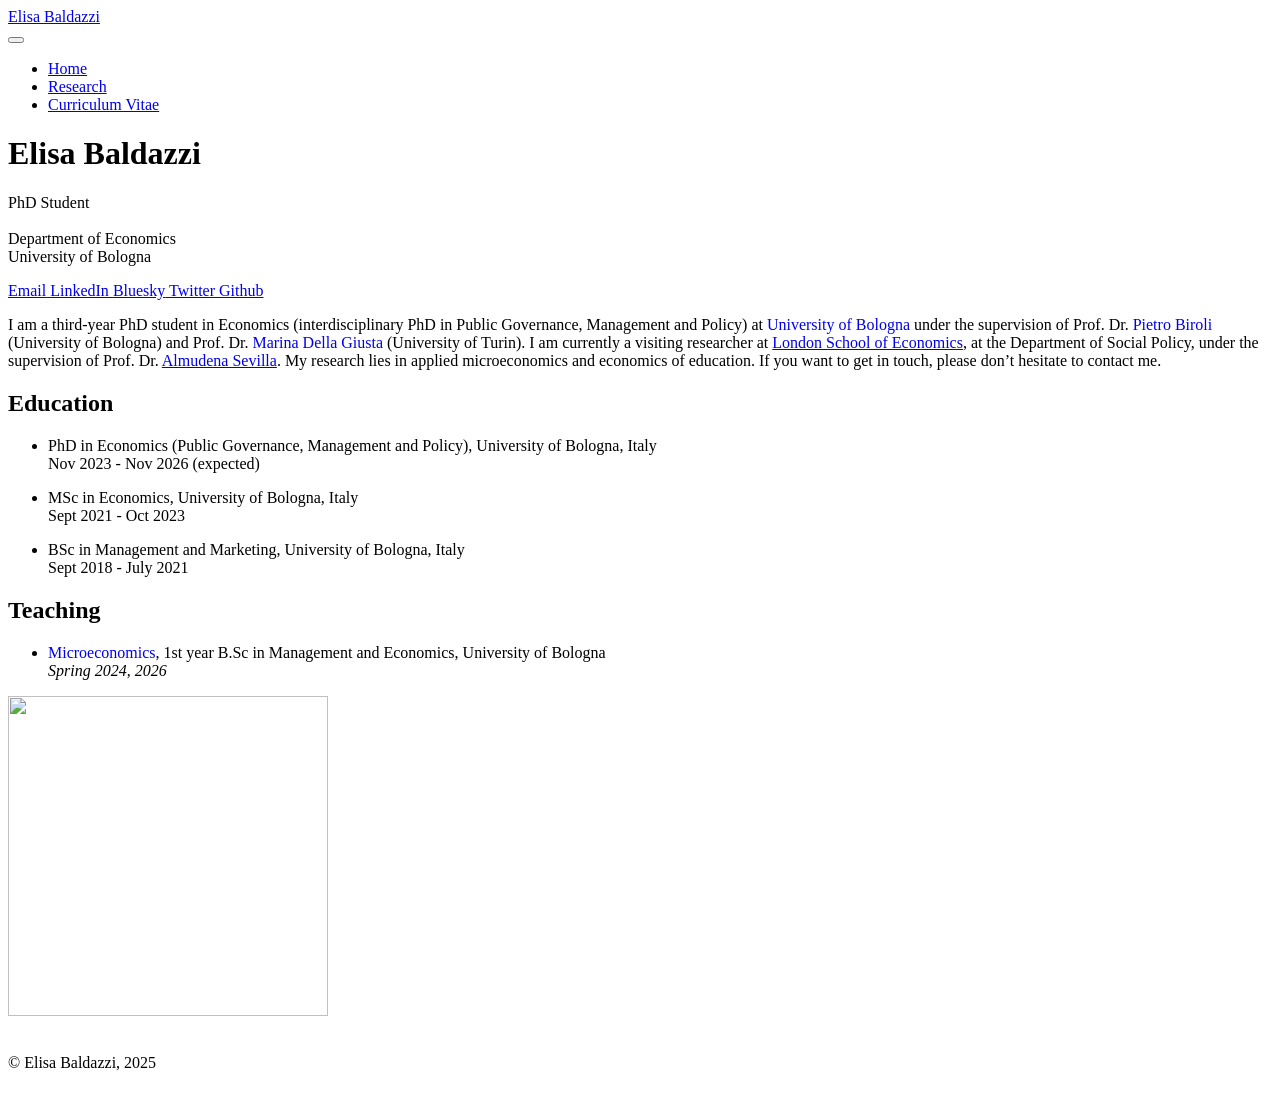
==== index.html @ 0c529e43 "update 12 feb" ====
<!DOCTYPE html>
<html xmlns="http://www.w3.org/1999/xhtml" lang="en" xml:lang="en"><head>

<meta charset="utf-8">
<meta name="generator" content="quarto-1.7.33">

<meta name="viewport" content="width=device-width, initial-scale=1.0, user-scalable=yes">


<title>Elisa Baldazzi</title>
<style>
code{white-space: pre-wrap;}
span.smallcaps{font-variant: small-caps;}
div.columns{display: flex; gap: min(4vw, 1.5em);}
div.column{flex: auto; overflow-x: auto;}
div.hanging-indent{margin-left: 1.5em; text-indent: -1.5em;}
ul.task-list{list-style: none;}
ul.task-list li input[type="checkbox"] {
  width: 0.8em;
  margin: 0 0.8em 0.2em -1em; /* quarto-specific, see https://github.com/quarto-dev/quarto-cli/issues/4556 */ 
  vertical-align: middle;
}
</style>


<script src="site_libs/quarto-nav/quarto-nav.js"></script>
<script src="site_libs/quarto-nav/headroom.min.js"></script>
<script src="site_libs/clipboard/clipboard.min.js"></script>
<script src="site_libs/quarto-search/autocomplete.umd.js"></script>
<script src="site_libs/quarto-search/fuse.min.js"></script>
<script src="site_libs/quarto-search/quarto-search.js"></script>
<meta name="quarto:offset" content="./">
<script src="site_libs/quarto-html/quarto.js" type="module"></script>
<script src="site_libs/quarto-html/tabsets/tabsets.js" type="module"></script>
<script src="site_libs/quarto-html/popper.min.js"></script>
<script src="site_libs/quarto-html/tippy.umd.min.js"></script>
<link href="site_libs/quarto-html/tippy.css" rel="stylesheet">
<link href="site_libs/quarto-html/quarto-syntax-highlighting-ea385d0e468b0dd5ea5bf0780b1290d9.css" rel="stylesheet" class="quarto-color-scheme" id="quarto-text-highlighting-styles">
<link href="site_libs/quarto-html/quarto-syntax-highlighting-dark-bc185b5c5bdbcb35c2eb49d8a876ef70.css" rel="stylesheet" class="quarto-color-scheme quarto-color-alternate" id="quarto-text-highlighting-styles">
<link href="site_libs/quarto-html/quarto-syntax-highlighting-ea385d0e468b0dd5ea5bf0780b1290d9.css" rel="stylesheet" class="quarto-color-scheme-extra" id="quarto-text-highlighting-styles">
<script src="site_libs/bootstrap/bootstrap.min.js"></script>
<link href="site_libs/bootstrap/bootstrap-icons.css" rel="stylesheet">
<link href="site_libs/bootstrap/bootstrap-ad92c8f6789d64c8f40a91dd2b038e8c.min.css" rel="stylesheet" append-hash="true" class="quarto-color-scheme" id="quarto-bootstrap" data-mode="light">
<link href="site_libs/bootstrap/bootstrap-dark-01fac2c44eb2de7ae88c5b8eeeedf9a3.min.css" rel="stylesheet" append-hash="true" class="quarto-color-scheme quarto-color-alternate" id="quarto-bootstrap" data-mode="dark">
<link href="site_libs/bootstrap/bootstrap-ad92c8f6789d64c8f40a91dd2b038e8c.min.css" rel="stylesheet" append-hash="true" class="quarto-color-scheme-extra" id="quarto-bootstrap" data-mode="light">
<script id="quarto-search-options" type="application/json">{
  "location": "navbar",
  "copy-button": false,
  "collapse-after": 3,
  "panel-placement": "end",
  "type": "overlay",
  "limit": 50,
  "keyboard-shortcut": [
    "f",
    "/",
    "s"
  ],
  "show-item-context": false,
  "language": {
    "search-no-results-text": "No results",
    "search-matching-documents-text": "matching documents",
    "search-copy-link-title": "Copy link to search",
    "search-hide-matches-text": "Hide additional matches",
    "search-more-match-text": "more match in this document",
    "search-more-matches-text": "more matches in this document",
    "search-clear-button-title": "Clear",
    "search-text-placeholder": "",
    "search-detached-cancel-button-title": "Cancel",
    "search-submit-button-title": "Submit",
    "search-label": "Search"
  }
}</script>


<link rel="stylesheet" href="styles.css">
</head>

<body class="nav-fixed quarto-light"><script id="quarto-html-before-body" type="application/javascript">
    const toggleBodyColorMode = (bsSheetEl) => {
      const mode = bsSheetEl.getAttribute("data-mode");
      const bodyEl = window.document.querySelector("body");
      if (mode === "dark") {
        bodyEl.classList.add("quarto-dark");
        bodyEl.classList.remove("quarto-light");
      } else {
        bodyEl.classList.add("quarto-light");
        bodyEl.classList.remove("quarto-dark");
      }
    }
    const toggleBodyColorPrimary = () => {
      const bsSheetEl = window.document.querySelector("link#quarto-bootstrap:not([rel=disabled-stylesheet])");
      if (bsSheetEl) {
        toggleBodyColorMode(bsSheetEl);
      }
    }
    const setColorSchemeToggle = (alternate) => {
      const toggles = window.document.querySelectorAll('.quarto-color-scheme-toggle');
      for (let i=0; i < toggles.length; i++) {
        const toggle = toggles[i];
        if (toggle) {
          if (alternate) {
            toggle.classList.add("alternate");
          } else {
            toggle.classList.remove("alternate");
          }
        }
      }
    };
    const toggleColorMode = (alternate) => {
      // Switch the stylesheets
      const primaryStylesheets = window.document.querySelectorAll('link.quarto-color-scheme:not(.quarto-color-alternate)');
      const alternateStylesheets = window.document.querySelectorAll('link.quarto-color-scheme.quarto-color-alternate');
      manageTransitions('#quarto-margin-sidebar .nav-link', false);
      if (alternate) {
        // note: dark is layered on light, we don't disable primary!
        enableStylesheet(alternateStylesheets);
        for (const sheetNode of alternateStylesheets) {
          if (sheetNode.id === "quarto-bootstrap") {
            toggleBodyColorMode(sheetNode);
          }
        }
      } else {
        disableStylesheet(alternateStylesheets);
        enableStylesheet(primaryStylesheets)
        toggleBodyColorPrimary();
      }
      manageTransitions('#quarto-margin-sidebar .nav-link', true);
      // Switch the toggles
      setColorSchemeToggle(alternate)
      // Hack to workaround the fact that safari doesn't
      // properly recolor the scrollbar when toggling (#1455)
      if (navigator.userAgent.indexOf('Safari') > 0 && navigator.userAgent.indexOf('Chrome') == -1) {
        manageTransitions("body", false);
        window.scrollTo(0, 1);
        setTimeout(() => {
          window.scrollTo(0, 0);
          manageTransitions("body", true);
        }, 40);
      }
    }
    const disableStylesheet = (stylesheets) => {
      for (let i=0; i < stylesheets.length; i++) {
        const stylesheet = stylesheets[i];
        stylesheet.rel = 'disabled-stylesheet';
      }
    }
    const enableStylesheet = (stylesheets) => {
      for (let i=0; i < stylesheets.length; i++) {
        const stylesheet = stylesheets[i];
        if(stylesheet.rel !== 'stylesheet') { // for Chrome, which will still FOUC without this check
          stylesheet.rel = 'stylesheet';
        }
      }
    }
    const manageTransitions = (selector, allowTransitions) => {
      const els = window.document.querySelectorAll(selector);
      for (let i=0; i < els.length; i++) {
        const el = els[i];
        if (allowTransitions) {
          el.classList.remove('notransition');
        } else {
          el.classList.add('notransition');
        }
      }
    }
    const isFileUrl = () => {
      return window.location.protocol === 'file:';
    }
    const hasAlternateSentinel = () => {
      let styleSentinel = getColorSchemeSentinel();
      if (styleSentinel !== null) {
        return styleSentinel === "alternate";
      } else {
        return false;
      }
    }
    const setStyleSentinel = (alternate) => {
      const value = alternate ? "alternate" : "default";
      if (!isFileUrl()) {
        window.localStorage.setItem("quarto-color-scheme", value);
      } else {
        localAlternateSentinel = value;
      }
    }
    const getColorSchemeSentinel = () => {
      if (!isFileUrl()) {
        const storageValue = window.localStorage.getItem("quarto-color-scheme");
        return storageValue != null ? storageValue : localAlternateSentinel;
      } else {
        return localAlternateSentinel;
      }
    }
    const toggleGiscusIfUsed = (isAlternate, darkModeDefault) => {
      const baseTheme = document.querySelector('#giscus-base-theme')?.value ?? 'light';
      const alternateTheme = document.querySelector('#giscus-alt-theme')?.value ?? 'dark';
      let newTheme = '';
      if(authorPrefersDark) {
        newTheme = isAlternate ? baseTheme : alternateTheme;
      } else {
        newTheme = isAlternate ? alternateTheme : baseTheme;
      }
      const changeGiscusTheme = () => {
        // From: https://github.com/giscus/giscus/issues/336
        const sendMessage = (message) => {
          const iframe = document.querySelector('iframe.giscus-frame');
          if (!iframe) return;
          iframe.contentWindow.postMessage({ giscus: message }, 'https://giscus.app');
        }
        sendMessage({
          setConfig: {
            theme: newTheme
          }
        });
      }
      const isGiscussLoaded = window.document.querySelector('iframe.giscus-frame') !== null;
      if (isGiscussLoaded) {
        changeGiscusTheme();
      }
    };
    const authorPrefersDark = false;
    const darkModeDefault = authorPrefersDark;
      document.querySelector('link#quarto-text-highlighting-styles.quarto-color-scheme-extra').rel = 'disabled-stylesheet';
      document.querySelector('link#quarto-bootstrap.quarto-color-scheme-extra').rel = 'disabled-stylesheet';
    let localAlternateSentinel = darkModeDefault ? 'alternate' : 'default';
    // Dark / light mode switch
    window.quartoToggleColorScheme = () => {
      // Read the current dark / light value
      let toAlternate = !hasAlternateSentinel();
      toggleColorMode(toAlternate);
      setStyleSentinel(toAlternate);
      toggleGiscusIfUsed(toAlternate, darkModeDefault);
      window.dispatchEvent(new Event('resize'));
    };
    // Switch to dark mode if need be
    if (hasAlternateSentinel()) {
      toggleColorMode(true);
    } else {
      toggleColorMode(false);
    }
  </script>

<div id="quarto-search-results"></div>
  <header id="quarto-header" class="headroom fixed-top">
    <nav class="navbar navbar-expand-lg " data-bs-theme="dark">
      <div class="navbar-container container-fluid">
      <div class="navbar-brand-container mx-auto">
    <a class="navbar-brand" href="./index.html">
    <span class="navbar-title">Elisa Baldazzi</span>
    </a>
  </div>
            <div id="quarto-search" class="" title="Search"></div>
          <button class="navbar-toggler" type="button" data-bs-toggle="collapse" data-bs-target="#navbarCollapse" aria-controls="navbarCollapse" role="menu" aria-expanded="false" aria-label="Toggle navigation" onclick="if (window.quartoToggleHeadroom) { window.quartoToggleHeadroom(); }">
  <span class="navbar-toggler-icon"></span>
</button>
          <div class="collapse navbar-collapse" id="navbarCollapse">
            <ul class="navbar-nav navbar-nav-scroll me-auto">
  <li class="nav-item">
    <a class="nav-link active" href="./index.html" aria-current="page"> 
<span class="menu-text">Home</span></a>
  </li>  
  <li class="nav-item">
    <a class="nav-link" href="./research.html"> 
<span class="menu-text">Research</span></a>
  </li>  
  <li class="nav-item">
    <a class="nav-link" href="./cv.html"> 
<span class="menu-text">Curriculum Vitae</span></a>
  </li>  
</ul>
          </div> <!-- /navcollapse -->
            <div class="quarto-navbar-tools">
  <a href="" class="quarto-color-scheme-toggle quarto-navigation-tool  px-1" onclick="window.quartoToggleColorScheme(); return false;" title="Toggle dark mode"><i class="bi"></i></a>
</div>
      </div> <!-- /container-fluid -->
    </nav>
</header>
<!-- content -->
<div id="quarto-content" class="quarto-container page-columns page-rows-contents page-layout-full page-navbar">
<!-- sidebar -->
<!-- margin-sidebar -->
    
<!-- main -->
<div class="quarto-about-solana column-page">
  <div class="about-entity">
    <div class="entity-contents">
      <header id="title-block-header" class="quarto-title-block default">
<div class="quarto-title">
<h1 class="title">Elisa Baldazzi</h1>
<p class="subtitle lead"></p><div class="line-block">PhD Student<br>
<br>
Department of Economics<br>
University of Bologna</div><p></p>
</div>
<div class="quarto-title-meta column-page">
  </div>
</header> <div class="about-links">
  <a href="mailto:elisa.baldazzi3@unibo.it" class="about-link" rel="" target="">
    <i class="bi bi-envelope"></i>
     <span class="about-link-text">Email</span>
  </a>
  <a href="https://www.linkedin.com/in/elisa-baldazzi-351a18158/" class="about-link" rel="" target="">
    <i class="bi bi-linkedin"></i>
     <span class="about-link-text">LinkedIn</span>
  </a>
  <a href="https://bsky.app/profile/elisabaldazzi.bsky.social" class="about-link" rel="" target="">
    <i class="bi bi-globe"></i>
     <span class="about-link-text">Bluesky</span>
  </a>
  <a href="https://x.com/elibaldazzi" class="about-link" rel="" target="">
    <i class="bi bi-twitter"></i>
     <span class="about-link-text">Twitter</span>
  </a>
  <a href="https://github.com/elisabaldazzi" class="about-link" rel="" target="">
    <i class="bi bi-github"></i>
     <span class="about-link-text">Github</span>
  </a>
</div>
      <div class="about-contents"><main class="content column-page" id="quarto-document-content">

<p>I am a third-year PhD student in Economics (interdisciplinary PhD in Public Governance, Management and Policy) at <a href="https://www.unibo.it/en/homepage" style="text-decoration: none">University of Bologna</a> under the supervision of Prof.&nbsp;Dr.&nbsp;<a href="https://sites.google.com/site/pietrobiroli/" style="text-decoration: none">Pietro Biroli</a> (University of Bologna) and Prof.&nbsp;Dr.&nbsp;<a href="https://mardelgiu.com/" style="text-decoration: none">Marina Della Giusta</a> (University of Turin). I am currently a visiting researcher at <a href="https://www.lse.ac.uk/">London School of Economics</a>, at the Department of Social Policy, under the supervision of Prof.&nbsp;Dr.&nbsp;<a href="https://www.lse.ac.uk/people/almudena-sevilla">Almudena Sevilla</a>. My research lies in applied microeconomics and economics of education. If you want to get in touch, please don’t hesitate to contact me.</p>
<section id="education" class="level2">
<h2 data-anchor-id="education"><strong>Education</strong></h2>
<ul>
<li><p>PhD in Economics (Public Governance, Management and Policy), University of Bologna, Italy<br>
Nov 2023 - Nov 2026 (expected)</p></li>
<li><p>MSc in Economics, University of Bologna, Italy<br>
Sept 2021 - Oct 2023</p></li>
<li><p>BSc in Management and Marketing, University of Bologna, Italy<br>
Sept 2018 - July 2021</p></li>
</ul>
</section>
<section id="teaching" class="level2">
<h2 data-anchor-id="teaching"><strong>Teaching</strong></h2>
<ul>
<li><a href="https://www.unibo.it/en/study/course-units-transferable-skills-moocs/course-unit-catalogue/course-unit/2023/478326" style="text-decoration: none">Microeconomics</a>, 1st year B.Sc in Management and Economics, University of Bologna<br>
<em>Spring 2024, 2026</em></li>
</ul>


</section>
</main></div>
    </div>
    <img src="mypic.jpg" class="about-image
  round " style="height: 20em; width: 20em;">
  </div>
</div>
 <!-- /main -->
<script id="quarto-html-after-body" type="application/javascript">
  window.document.addEventListener("DOMContentLoaded", function (event) {
    // Ensure there is a toggle, if there isn't float one in the top right
    if (window.document.querySelector('.quarto-color-scheme-toggle') === null) {
      const a = window.document.createElement('a');
      a.classList.add('top-right');
      a.classList.add('quarto-color-scheme-toggle');
      a.href = "";
      a.onclick = function() { try { window.quartoToggleColorScheme(); } catch {} return false; };
      const i = window.document.createElement("i");
      i.classList.add('bi');
      a.appendChild(i);
      window.document.body.appendChild(a);
    }
    setColorSchemeToggle(hasAlternateSentinel())
    const isCodeAnnotation = (el) => {
      for (const clz of el.classList) {
        if (clz.startsWith('code-annotation-')) {                     
          return true;
        }
      }
      return false;
    }
    const onCopySuccess = function(e) {
      // button target
      const button = e.trigger;
      // don't keep focus
      button.blur();
      // flash "checked"
      button.classList.add('code-copy-button-checked');
      var currentTitle = button.getAttribute("title");
      button.setAttribute("title", "Copied!");
      let tooltip;
      if (window.bootstrap) {
        button.setAttribute("data-bs-toggle", "tooltip");
        button.setAttribute("data-bs-placement", "left");
        button.setAttribute("data-bs-title", "Copied!");
        tooltip = new bootstrap.Tooltip(button, 
          { trigger: "manual", 
            customClass: "code-copy-button-tooltip",
            offset: [0, -8]});
        tooltip.show();    
      }
      setTimeout(function() {
        if (tooltip) {
          tooltip.hide();
          button.removeAttribute("data-bs-title");
          button.removeAttribute("data-bs-toggle");
          button.removeAttribute("data-bs-placement");
        }
        button.setAttribute("title", currentTitle);
        button.classList.remove('code-copy-button-checked');
      }, 1000);
      // clear code selection
      e.clearSelection();
    }
    const getTextToCopy = function(trigger) {
        const codeEl = trigger.previousElementSibling.cloneNode(true);
        for (const childEl of codeEl.children) {
          if (isCodeAnnotation(childEl)) {
            childEl.remove();
          }
        }
        return codeEl.innerText;
    }
    const clipboard = new window.ClipboardJS('.code-copy-button:not([data-in-quarto-modal])', {
      text: getTextToCopy
    });
    clipboard.on('success', onCopySuccess);
    if (window.document.getElementById('quarto-embedded-source-code-modal')) {
      const clipboardModal = new window.ClipboardJS('.code-copy-button[data-in-quarto-modal]', {
        text: getTextToCopy,
        container: window.document.getElementById('quarto-embedded-source-code-modal')
      });
      clipboardModal.on('success', onCopySuccess);
    }
      var localhostRegex = new RegExp(/^(?:http|https):\/\/localhost\:?[0-9]*\//);
      var mailtoRegex = new RegExp(/^mailto:/);
        var filterRegex = new RegExp('/' + window.location.host + '/');
      var isInternal = (href) => {
          return filterRegex.test(href) || localhostRegex.test(href) || mailtoRegex.test(href);
      }
      // Inspect non-navigation links and adorn them if external
     var links = window.document.querySelectorAll('a[href]:not(.nav-link):not(.navbar-brand):not(.toc-action):not(.sidebar-link):not(.sidebar-item-toggle):not(.pagination-link):not(.no-external):not([aria-hidden]):not(.dropdown-item):not(.quarto-navigation-tool):not(.about-link)');
      for (var i=0; i<links.length; i++) {
        const link = links[i];
        if (!isInternal(link.href)) {
          // undo the damage that might have been done by quarto-nav.js in the case of
          // links that we want to consider external
          if (link.dataset.originalHref !== undefined) {
            link.href = link.dataset.originalHref;
          }
        }
      }
    function tippyHover(el, contentFn, onTriggerFn, onUntriggerFn) {
      const config = {
        allowHTML: true,
        maxWidth: 500,
        delay: 100,
        arrow: false,
        appendTo: function(el) {
            return el.parentElement;
        },
        interactive: true,
        interactiveBorder: 10,
        theme: 'quarto',
        placement: 'bottom-start',
      };
      if (contentFn) {
        config.content = contentFn;
      }
      if (onTriggerFn) {
        config.onTrigger = onTriggerFn;
      }
      if (onUntriggerFn) {
        config.onUntrigger = onUntriggerFn;
      }
      window.tippy(el, config); 
    }
    const noterefs = window.document.querySelectorAll('a[role="doc-noteref"]');
    for (var i=0; i<noterefs.length; i++) {
      const ref = noterefs[i];
      tippyHover(ref, function() {
        // use id or data attribute instead here
        let href = ref.getAttribute('data-footnote-href') || ref.getAttribute('href');
        try { href = new URL(href).hash; } catch {}
        const id = href.replace(/^#\/?/, "");
        const note = window.document.getElementById(id);
        if (note) {
          return note.innerHTML;
        } else {
          return "";
        }
      });
    }
    const xrefs = window.document.querySelectorAll('a.quarto-xref');
    const processXRef = (id, note) => {
      // Strip column container classes
      const stripColumnClz = (el) => {
        el.classList.remove("page-full", "page-columns");
        if (el.children) {
          for (const child of el.children) {
            stripColumnClz(child);
          }
        }
      }
      stripColumnClz(note)
      if (id === null || id.startsWith('sec-')) {
        // Special case sections, only their first couple elements
        const container = document.createElement("div");
        if (note.children && note.children.length > 2) {
          container.appendChild(note.children[0].cloneNode(true));
          for (let i = 1; i < note.children.length; i++) {
            const child = note.children[i];
            if (child.tagName === "P" && child.innerText === "") {
              continue;
            } else {
              container.appendChild(child.cloneNode(true));
              break;
            }
          }
          if (window.Quarto?.typesetMath) {
            window.Quarto.typesetMath(container);
          }
          return container.innerHTML
        } else {
          if (window.Quarto?.typesetMath) {
            window.Quarto.typesetMath(note);
          }
          return note.innerHTML;
        }
      } else {
        // Remove any anchor links if they are present
        const anchorLink = note.querySelector('a.anchorjs-link');
        if (anchorLink) {
          anchorLink.remove();
        }
        if (window.Quarto?.typesetMath) {
          window.Quarto.typesetMath(note);
        }
        if (note.classList.contains("callout")) {
          return note.outerHTML;
        } else {
          return note.innerHTML;
        }
      }
    }
    for (var i=0; i<xrefs.length; i++) {
      const xref = xrefs[i];
      tippyHover(xref, undefined, function(instance) {
        instance.disable();
        let url = xref.getAttribute('href');
        let hash = undefined; 
        if (url.startsWith('#')) {
          hash = url;
        } else {
          try { hash = new URL(url).hash; } catch {}
        }
        if (hash) {
          const id = hash.replace(/^#\/?/, "");
          const note = window.document.getElementById(id);
          if (note !== null) {
            try {
              const html = processXRef(id, note.cloneNode(true));
              instance.setContent(html);
            } finally {
              instance.enable();
              instance.show();
            }
          } else {
            // See if we can fetch this
            fetch(url.split('#')[0])
            .then(res => res.text())
            .then(html => {
              const parser = new DOMParser();
              const htmlDoc = parser.parseFromString(html, "text/html");
              const note = htmlDoc.getElementById(id);
              if (note !== null) {
                const html = processXRef(id, note);
                instance.setContent(html);
              } 
            }).finally(() => {
              instance.enable();
              instance.show();
            });
          }
        } else {
          // See if we can fetch a full url (with no hash to target)
          // This is a special case and we should probably do some content thinning / targeting
          fetch(url)
          .then(res => res.text())
          .then(html => {
            const parser = new DOMParser();
            const htmlDoc = parser.parseFromString(html, "text/html");
            const note = htmlDoc.querySelector('main.content');
            if (note !== null) {
              // This should only happen for chapter cross references
              // (since there is no id in the URL)
              // remove the first header
              if (note.children.length > 0 && note.children[0].tagName === "HEADER") {
                note.children[0].remove();
              }
              const html = processXRef(null, note);
              instance.setContent(html);
            } 
          }).finally(() => {
            instance.enable();
            instance.show();
          });
        }
      }, function(instance) {
      });
    }
        let selectedAnnoteEl;
        const selectorForAnnotation = ( cell, annotation) => {
          let cellAttr = 'data-code-cell="' + cell + '"';
          let lineAttr = 'data-code-annotation="' +  annotation + '"';
          const selector = 'span[' + cellAttr + '][' + lineAttr + ']';
          return selector;
        }
        const selectCodeLines = (annoteEl) => {
          const doc = window.document;
          const targetCell = annoteEl.getAttribute("data-target-cell");
          const targetAnnotation = annoteEl.getAttribute("data-target-annotation");
          const annoteSpan = window.document.querySelector(selectorForAnnotation(targetCell, targetAnnotation));
          const lines = annoteSpan.getAttribute("data-code-lines").split(",");
          const lineIds = lines.map((line) => {
            return targetCell + "-" + line;
          })
          let top = null;
          let height = null;
          let parent = null;
          if (lineIds.length > 0) {
              //compute the position of the single el (top and bottom and make a div)
              const el = window.document.getElementById(lineIds[0]);
              top = el.offsetTop;
              height = el.offsetHeight;
              parent = el.parentElement.parentElement;
            if (lineIds.length > 1) {
              const lastEl = window.document.getElementById(lineIds[lineIds.length - 1]);
              const bottom = lastEl.offsetTop + lastEl.offsetHeight;
              height = bottom - top;
            }
            if (top !== null && height !== null && parent !== null) {
              // cook up a div (if necessary) and position it 
              let div = window.document.getElementById("code-annotation-line-highlight");
              if (div === null) {
                div = window.document.createElement("div");
                div.setAttribute("id", "code-annotation-line-highlight");
                div.style.position = 'absolute';
                parent.appendChild(div);
              }
              div.style.top = top - 2 + "px";
              div.style.height = height + 4 + "px";
              div.style.left = 0;
              let gutterDiv = window.document.getElementById("code-annotation-line-highlight-gutter");
              if (gutterDiv === null) {
                gutterDiv = window.document.createElement("div");
                gutterDiv.setAttribute("id", "code-annotation-line-highlight-gutter");
                gutterDiv.style.position = 'absolute';
                const codeCell = window.document.getElementById(targetCell);
                const gutter = codeCell.querySelector('.code-annotation-gutter');
                gutter.appendChild(gutterDiv);
              }
              gutterDiv.style.top = top - 2 + "px";
              gutterDiv.style.height = height + 4 + "px";
            }
            selectedAnnoteEl = annoteEl;
          }
        };
        const unselectCodeLines = () => {
          const elementsIds = ["code-annotation-line-highlight", "code-annotation-line-highlight-gutter"];
          elementsIds.forEach((elId) => {
            const div = window.document.getElementById(elId);
            if (div) {
              div.remove();
            }
          });
          selectedAnnoteEl = undefined;
        };
          // Handle positioning of the toggle
      window.addEventListener(
        "resize",
        throttle(() => {
          elRect = undefined;
          if (selectedAnnoteEl) {
            selectCodeLines(selectedAnnoteEl);
          }
        }, 10)
      );
      function throttle(fn, ms) {
      let throttle = false;
      let timer;
        return (...args) => {
          if(!throttle) { // first call gets through
              fn.apply(this, args);
              throttle = true;
          } else { // all the others get throttled
              if(timer) clearTimeout(timer); // cancel #2
              timer = setTimeout(() => {
                fn.apply(this, args);
                timer = throttle = false;
              }, ms);
          }
        };
      }
        // Attach click handler to the DT
        const annoteDls = window.document.querySelectorAll('dt[data-target-cell]');
        for (const annoteDlNode of annoteDls) {
          annoteDlNode.addEventListener('click', (event) => {
            const clickedEl = event.target;
            if (clickedEl !== selectedAnnoteEl) {
              unselectCodeLines();
              const activeEl = window.document.querySelector('dt[data-target-cell].code-annotation-active');
              if (activeEl) {
                activeEl.classList.remove('code-annotation-active');
              }
              selectCodeLines(clickedEl);
              clickedEl.classList.add('code-annotation-active');
            } else {
              // Unselect the line
              unselectCodeLines();
              clickedEl.classList.remove('code-annotation-active');
            }
          });
        }
    const findCites = (el) => {
      const parentEl = el.parentElement;
      if (parentEl) {
        const cites = parentEl.dataset.cites;
        if (cites) {
          return {
            el,
            cites: cites.split(' ')
          };
        } else {
          return findCites(el.parentElement)
        }
      } else {
        return undefined;
      }
    };
    var bibliorefs = window.document.querySelectorAll('a[role="doc-biblioref"]');
    for (var i=0; i<bibliorefs.length; i++) {
      const ref = bibliorefs[i];
      const citeInfo = findCites(ref);
      if (citeInfo) {
        tippyHover(citeInfo.el, function() {
          var popup = window.document.createElement('div');
          citeInfo.cites.forEach(function(cite) {
            var citeDiv = window.document.createElement('div');
            citeDiv.classList.add('hanging-indent');
            citeDiv.classList.add('csl-entry');
            var biblioDiv = window.document.getElementById('ref-' + cite);
            if (biblioDiv) {
              citeDiv.innerHTML = biblioDiv.innerHTML;
            }
            popup.appendChild(citeDiv);
          });
          return popup.innerHTML;
        });
      }
    }
  });
  </script>
</div> <!-- /content -->
<footer class="footer">
  <div class="nav-footer">
    <div class="nav-footer-left">
      &nbsp;
    </div>   
    <div class="nav-footer-center">
<p>© Elisa Baldazzi, 2025</p>
</div>
    <div class="nav-footer-right">
      &nbsp;
    </div>
  </div>
</footer>




</body></html>
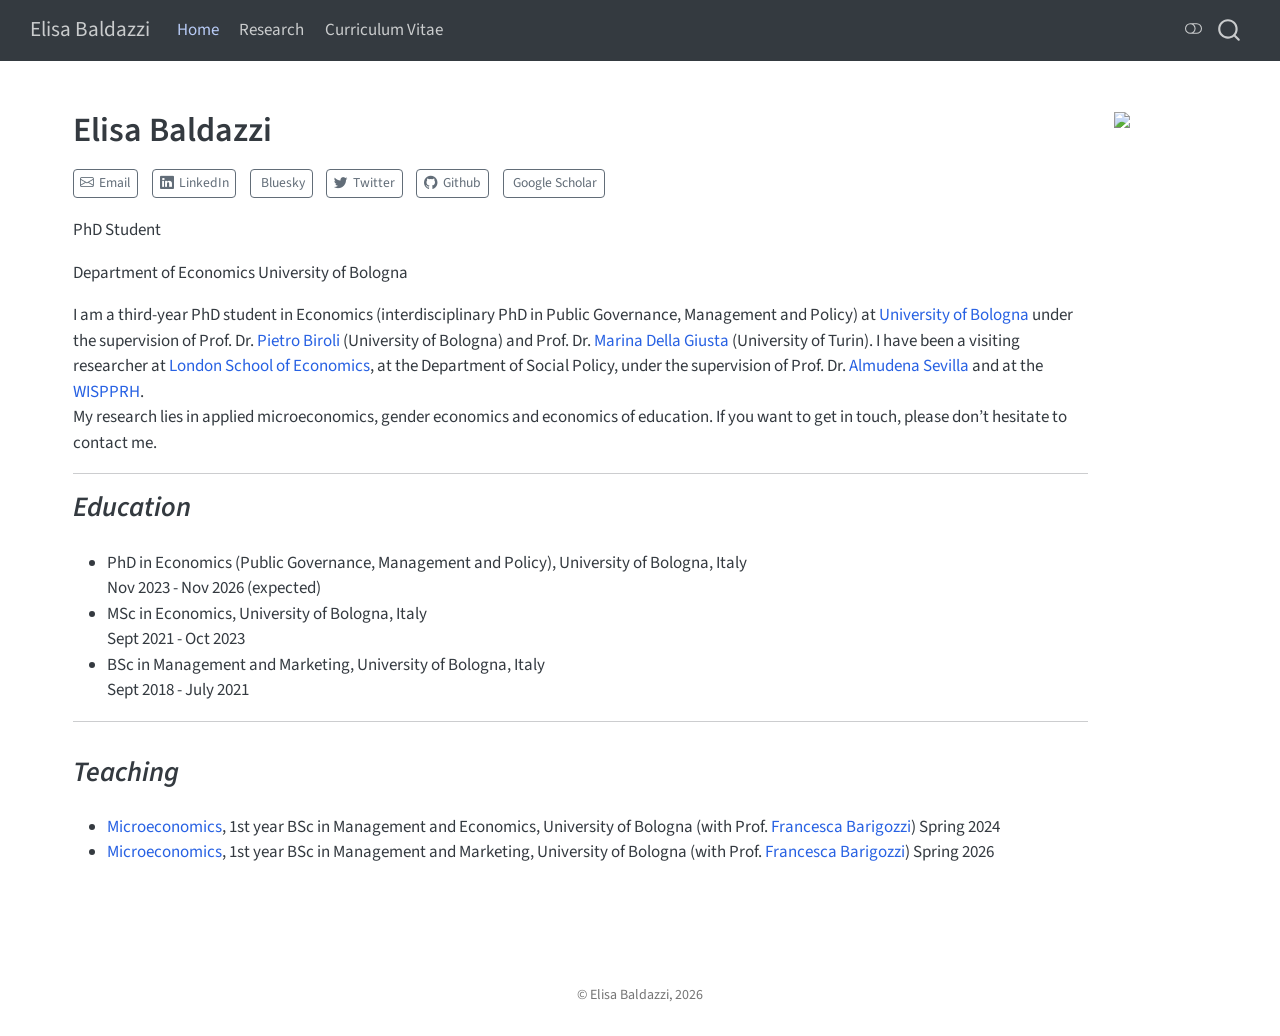
==== commit d901e978: "update" ====
--- a/index.html
+++ b/index.html
@@ -2,7 +2,7 @@
 <html xmlns="http://www.w3.org/1999/xhtml" lang="en" xml:lang="en"><head>
 
 <meta charset="utf-8">
-<meta name="generator" content="quarto-1.7.33">
+<meta name="generator" content="quarto-1.8.26">
 
 <meta name="viewport" content="width=device-width, initial-scale=1.0, user-scalable=yes">
 
@@ -32,17 +32,19 @@
 <meta name="quarto:offset" content="./">
 <script src="site_libs/quarto-html/quarto.js" type="module"></script>
 <script src="site_libs/quarto-html/tabsets/tabsets.js" type="module"></script>
+<script src="site_libs/quarto-html/axe/axe-check.js" type="module"></script>
 <script src="site_libs/quarto-html/popper.min.js"></script>
 <script src="site_libs/quarto-html/tippy.umd.min.js"></script>
 <link href="site_libs/quarto-html/tippy.css" rel="stylesheet">
-<link href="site_libs/quarto-html/quarto-syntax-highlighting-ea385d0e468b0dd5ea5bf0780b1290d9.css" rel="stylesheet" class="quarto-color-scheme" id="quarto-text-highlighting-styles">
-<link href="site_libs/quarto-html/quarto-syntax-highlighting-dark-bc185b5c5bdbcb35c2eb49d8a876ef70.css" rel="stylesheet" class="quarto-color-scheme quarto-color-alternate" id="quarto-text-highlighting-styles">
-<link href="site_libs/quarto-html/quarto-syntax-highlighting-ea385d0e468b0dd5ea5bf0780b1290d9.css" rel="stylesheet" class="quarto-color-scheme-extra" id="quarto-text-highlighting-styles">
+<link href="site_libs/quarto-html/quarto-syntax-highlighting-587c61ba64f3a5504c4d52d930310e48.css" rel="stylesheet" class="quarto-color-scheme" id="quarto-text-highlighting-styles">
+<link href="site_libs/quarto-html/quarto-syntax-highlighting-dark-b758ccaa5987ceb1b75504551e579abf.css" rel="stylesheet" class="quarto-color-scheme quarto-color-alternate" id="quarto-text-highlighting-styles">
+<link href="site_libs/quarto-html/quarto-syntax-highlighting-587c61ba64f3a5504c4d52d930310e48.css" rel="stylesheet" class="quarto-color-scheme-extra" id="quarto-text-highlighting-styles">
 <script src="site_libs/bootstrap/bootstrap.min.js"></script>
 <link href="site_libs/bootstrap/bootstrap-icons.css" rel="stylesheet">
-<link href="site_libs/bootstrap/bootstrap-ad92c8f6789d64c8f40a91dd2b038e8c.min.css" rel="stylesheet" append-hash="true" class="quarto-color-scheme" id="quarto-bootstrap" data-mode="light">
-<link href="site_libs/bootstrap/bootstrap-dark-01fac2c44eb2de7ae88c5b8eeeedf9a3.min.css" rel="stylesheet" append-hash="true" class="quarto-color-scheme quarto-color-alternate" id="quarto-bootstrap" data-mode="dark">
-<link href="site_libs/bootstrap/bootstrap-ad92c8f6789d64c8f40a91dd2b038e8c.min.css" rel="stylesheet" append-hash="true" class="quarto-color-scheme-extra" id="quarto-bootstrap" data-mode="light">
+<link href="site_libs/bootstrap/bootstrap-ad05cf3b0d969654a1dcd69f04a11bdd.min.css" rel="stylesheet" append-hash="true" class="quarto-color-scheme" id="quarto-bootstrap" data-mode="light">
+<link href="site_libs/bootstrap/bootstrap-dark-a47c9068f7874f1f24a87b595ca1eaac.min.css" rel="stylesheet" append-hash="true" class="quarto-color-scheme quarto-color-alternate" id="quarto-bootstrap" data-mode="dark">
+<link href="site_libs/bootstrap/bootstrap-ad05cf3b0d969654a1dcd69f04a11bdd.min.css" rel="stylesheet" append-hash="true" class="quarto-color-scheme-extra" id="quarto-bootstrap" data-mode="light">
+<script src="site_libs/quarto-contrib/iconify-3.0.0/iconify-icon.min.js"></script>
 <script id="quarto-search-options" type="application/json">{
   "location": "navbar",
   "copy-button": false,
@@ -286,10 +288,6 @@
       <header id="title-block-header" class="quarto-title-block default">
 <div class="quarto-title">
 <h1 class="title">Elisa Baldazzi</h1>
-<p class="subtitle lead"></p><div class="line-block">PhD Student<br>
-<br>
-Department of Economics<br>
-University of Bologna</div><p></p>
 </div>
 <div class="quarto-title-meta column-page">
   </div>
@@ -303,8 +301,7 @@
      <span class="about-link-text">LinkedIn</span>
   </a>
   <a href="https://bsky.app/profile/elisabaldazzi.bsky.social" class="about-link" rel="" target="">
-    <i class="bi bi-globe"></i>
-     <span class="about-link-text">Bluesky</span>
+     <span class="about-link-text"><iconify-icon role="img" inline="" icon="simple-icons:bluesky" aria-label="Icon bluesky from simple-icons Iconify.design set." title="Icon bluesky from simple-icons Iconify.design set."></iconify-icon> Bluesky</span>
   </a>
   <a href="https://x.com/elibaldazzi" class="about-link" rel="" target="">
     <i class="bi bi-twitter"></i>
@@ -314,26 +311,34 @@
     <i class="bi bi-github"></i>
      <span class="about-link-text">Github</span>
   </a>
+  <a href="https://scholar.google.com/citations?hl=en&amp;user=skYW2pgAAAAJ" class="about-link" rel="" target="">
+     <span class="about-link-text"><iconify-icon role="img" inline="" icon="fa6-brands:google-scholar" aria-label="Icon google-scholar from fa6-brands Iconify.design set." title="Icon google-scholar from fa6-brands Iconify.design set."></iconify-icon> Google Scholar</span>
+  </a>
 </div>
       <div class="about-contents"><main class="content column-page" id="quarto-document-content">
 
-<p>I am a third-year PhD student in Economics (interdisciplinary PhD in Public Governance, Management and Policy) at <a href="https://www.unibo.it/en/homepage" style="text-decoration: none">University of Bologna</a> under the supervision of Prof.&nbsp;Dr.&nbsp;<a href="https://sites.google.com/site/pietrobiroli/" style="text-decoration: none">Pietro Biroli</a> (University of Bologna) and Prof.&nbsp;Dr.&nbsp;<a href="https://mardelgiu.com/" style="text-decoration: none">Marina Della Giusta</a> (University of Turin). I am currently a visiting researcher at <a href="https://www.lse.ac.uk/">London School of Economics</a>, at the Department of Social Policy, under the supervision of Prof.&nbsp;Dr.&nbsp;<a href="https://www.lse.ac.uk/people/almudena-sevilla">Almudena Sevilla</a>. My research lies in applied microeconomics and economics of education. If you want to get in touch, please don’t hesitate to contact me.</p>
+<p>PhD Student</p>
+<p>Department of Economics University of Bologna</p>
+<p>I am a third-year PhD student in Economics (interdisciplinary PhD in Public Governance, Management and Policy) at <a href="https://www.unibo.it/en/homepage" style="text-decoration: none">University of Bologna</a> under the supervision of Prof.&nbsp;Dr.&nbsp;<a href="https://sites.google.com/site/pietrobiroli/" style="text-decoration: none">Pietro Biroli</a> (University of Bologna) and Prof.&nbsp;Dr.&nbsp;<a href="https://mardelgiu.com/" style="text-decoration: none">Marina Della Giusta</a> (University of Turin). I have been a visiting researcher at <a href="https://www.lse.ac.uk/" style="text-decoration: none">London School of Economics</a>, at the Department of Social Policy, under the supervision of Prof.&nbsp;Dr.&nbsp;<a href="https://www.lse.ac.uk/people/almudena-sevilla" style="text-decoration: none">Almudena Sevilla</a> and at the <a href="https://www.lse.ac.uk/social-policy/research/research-clusters/wispprh" style="text-decoration: none">WISPPRH</a>.<br>
+My research lies in applied microeconomics, gender economics and economics of education. If you want to get in touch, please don’t hesitate to contact me.</p>
+<hr>
 <section id="education" class="level2">
-<h2 data-anchor-id="education"><strong>Education</strong></h2>
+<h2 data-anchor-id="education"><em>Education</em></h2>
 <ul>
-<li><p>PhD in Economics (Public Governance, Management and Policy), University of Bologna, Italy<br>
-Nov 2023 - Nov 2026 (expected)</p></li>
-<li><p>MSc in Economics, University of Bologna, Italy<br>
-Sept 2021 - Oct 2023</p></li>
-<li><p>BSc in Management and Marketing, University of Bologna, Italy<br>
-Sept 2018 - July 2021</p></li>
+<li>PhD in Economics (Public Governance, Management and Policy), University of Bologna, Italy<br>
+Nov 2023 - Nov 2026 (expected)</li>
+<li>MSc in Economics, University of Bologna, Italy<br>
+Sept 2021 - Oct 2023</li>
+<li>BSc in Management and Marketing, University of Bologna, Italy<br>
+Sept 2018 - July 2021</li>
 </ul>
+<hr>
 </section>
 <section id="teaching" class="level2">
-<h2 data-anchor-id="teaching"><strong>Teaching</strong></h2>
+<h2 data-anchor-id="teaching"><em>Teaching</em></h2>
 <ul>
-<li><a href="https://www.unibo.it/en/study/course-units-transferable-skills-moocs/course-unit-catalogue/course-unit/2023/478326" style="text-decoration: none">Microeconomics</a>, 1st year B.Sc in Management and Economics, University of Bologna<br>
-<em>Spring 2024, 2026</em></li>
+<li><a href="https://www.unibo.it/en/study/course-units-transferable-skills-moocs/course-unit-catalogue/course-unit/2023/478326" style="text-decoration: none">Microeconomics</a>, 1st year BSc in Management and Economics, University of Bologna (with Prof.&nbsp;<a href="https://sites.google.com/site/francescabarigozziunibo/" style="text-decoration: none">Francesca Barigozzi</a>) Spring 2024</li>
+<li><a href="https://www.unibo.it/it/studiare/insegnamenti-competenze-trasversali-moocs/insegnamenti/insegnamento/2025/525385" style="text-decoration: none">Microeconomics</a>, 1st year BSc in Management and Marketing, University of Bologna (with Prof.&nbsp;<a href="https://sites.google.com/site/francescabarigozziunibo/" style="text-decoration: none">Francesca Barigozzi</a>) Spring 2026</li>
 </ul>
 
 
@@ -341,7 +346,7 @@
 </main></div>
     </div>
     <img src="mypic.jpg" class="about-image
-  round " style="height: 20em; width: 20em;">
+  rectangle " style="width: 16em;">
   </div>
 </div>
  <!-- /main -->
@@ -402,13 +407,14 @@
       e.clearSelection();
     }
     const getTextToCopy = function(trigger) {
-        const codeEl = trigger.previousElementSibling.cloneNode(true);
-        for (const childEl of codeEl.children) {
-          if (isCodeAnnotation(childEl)) {
-            childEl.remove();
-          }
-        }
-        return codeEl.innerText;
+      const outerScaffold = trigger.parentElement.cloneNode(true);
+      const codeEl = outerScaffold.querySelector('code');
+      for (const childEl of codeEl.children) {
+        if (isCodeAnnotation(childEl)) {
+          childEl.remove();
+        }
+      }
+      return codeEl.innerText;
     }
     const clipboard = new window.ClipboardJS('.code-copy-button:not([data-in-quarto-modal])', {
       text: getTextToCopy
@@ -757,7 +763,7 @@
       &nbsp;
     </div>   
     <div class="nav-footer-center">
-<p>© Elisa Baldazzi, 2025</p>
+<p>© Elisa Baldazzi, 2026</p>
 </div>
     <div class="nav-footer-right">
       &nbsp;
--- a/site_libs/quarto-html/tippy.css
+++ b/site_libs/quarto-html/tippy.css
@@ -0,0 +1 @@
+.tippy-box[data-animation=fade][data-state=hidden]{opacity:0}[data-tippy-root]{max-width:calc(100vw - 10px)}.tippy-box{position:relative;background-color:#333;color:#fff;border-radius:4px;font-size:14px;line-height:1.4;white-space:normal;outline:0;transition-property:transform,visibility,opacity}.tippy-box[data-placement^=top]>.tippy-arrow{bottom:0}.tippy-box[data-placement^=top]>.tippy-arrow:before{bottom:-7px;left:0;border-width:8px 8px 0;border-top-color:initial;transform-origin:center top}.tippy-box[data-placement^=bottom]>.tippy-arrow{top:0}.tippy-box[data-placement^=bottom]>.tippy-arrow:before{top:-7px;left:0;border-width:0 8px 8px;border-bottom-color:initial;transform-origin:center bottom}.tippy-box[data-placement^=left]>.tippy-arrow{right:0}.tippy-box[data-placement^=left]>.tippy-arrow:before{border-width:8px 0 8px 8px;border-left-color:initial;right:-7px;transform-origin:center left}.tippy-box[data-placement^=right]>.tippy-arrow{left:0}.tippy-box[data-placement^=right]>.tippy-arrow:before{left:-7px;border-width:8px 8px 8px 0;border-right-color:initial;transform-origin:center right}.tippy-box[data-inertia][data-state=visible]{transition-timing-function:cubic-bezier(.54,1.5,.38,1.11)}.tippy-arrow{width:16px;height:16px;color:#333}.tippy-arrow:before{content:"";position:absolute;border-color:transparent;border-style:solid}.tippy-content{position:relative;padding:5px 9px;z-index:1}
--- a/site_libs/quarto-html/quarto-syntax-highlighting-587c61ba64f3a5504c4d52d930310e48.css
+++ b/site_libs/quarto-html/quarto-syntax-highlighting-587c61ba64f3a5504c4d52d930310e48.css
@@ -0,0 +1,236 @@
+/* quarto syntax highlight colors */
+:root {
+  --quarto-hl-ot-color: #003B4F;
+  --quarto-hl-at-color: #657422;
+  --quarto-hl-ss-color: #20794D;
+  --quarto-hl-an-color: #5E5E5E;
+  --quarto-hl-fu-color: #4758AB;
+  --quarto-hl-st-color: #20794D;
+  --quarto-hl-cf-color: #003B4F;
+  --quarto-hl-op-color: #5E5E5E;
+  --quarto-hl-er-color: #AD0000;
+  --quarto-hl-bn-color: #AD0000;
+  --quarto-hl-al-color: #AD0000;
+  --quarto-hl-va-color: #111111;
+  --quarto-hl-bu-color: inherit;
+  --quarto-hl-ex-color: inherit;
+  --quarto-hl-pp-color: #AD0000;
+  --quarto-hl-in-color: #5E5E5E;
+  --quarto-hl-vs-color: #20794D;
+  --quarto-hl-wa-color: #5E5E5E;
+  --quarto-hl-do-color: #5E5E5E;
+  --quarto-hl-im-color: #00769E;
+  --quarto-hl-ch-color: #20794D;
+  --quarto-hl-dt-color: #AD0000;
+  --quarto-hl-fl-color: #AD0000;
+  --quarto-hl-co-color: #5E5E5E;
+  --quarto-hl-cv-color: #5E5E5E;
+  --quarto-hl-cn-color: #8f5902;
+  --quarto-hl-sc-color: #5E5E5E;
+  --quarto-hl-dv-color: #AD0000;
+  --quarto-hl-kw-color: #003B4F;
+}
+
+/* other quarto variables */
+:root {
+  --quarto-font-monospace: SFMono-Regular, Menlo, Monaco, Consolas, "Liberation Mono", "Courier New", monospace;
+}
+
+/* syntax highlight based on Pandoc's rules */
+pre > code.sourceCode > span {
+  color: #003B4F;
+}
+
+code.sourceCode > span {
+  color: #003B4F;
+}
+
+div.sourceCode,
+div.sourceCode pre.sourceCode {
+  color: #003B4F;
+}
+
+/* Normal */
+code span {
+  color: #003B4F;
+}
+
+/* Alert */
+code span.al {
+  color: #AD0000;
+  font-style: inherit;
+}
+
+/* Annotation */
+code span.an {
+  color: #5E5E5E;
+  font-style: inherit;
+}
+
+/* Attribute */
+code span.at {
+  color: #657422;
+  font-style: inherit;
+}
+
+/* BaseN */
+code span.bn {
+  color: #AD0000;
+  font-style: inherit;
+}
+
+/* BuiltIn */
+code span.bu {
+  font-style: inherit;
+}
+
+/* ControlFlow */
+code span.cf {
+  color: #003B4F;
+  font-weight: bold;
+  font-style: inherit;
+}
+
+/* Char */
+code span.ch {
+  color: #20794D;
+  font-style: inherit;
+}
+
+/* Constant */
+code span.cn {
+  color: #8f5902;
+  font-style: inherit;
+}
+
+/* Comment */
+code span.co {
+  color: #5E5E5E;
+  font-style: inherit;
+}
+
+/* CommentVar */
+code span.cv {
+  color: #5E5E5E;
+  font-style: italic;
+}
+
+/* Documentation */
+code span.do {
+  color: #5E5E5E;
+  font-style: italic;
+}
+
+/* DataType */
+code span.dt {
+  color: #AD0000;
+  font-style: inherit;
+}
+
+/* DecVal */
+code span.dv {
+  color: #AD0000;
+  font-style: inherit;
+}
+
+/* Error */
+code span.er {
+  color: #AD0000;
+  font-style: inherit;
+}
+
+/* Extension */
+code span.ex {
+  font-style: inherit;
+}
+
+/* Float */
+code span.fl {
+  color: #AD0000;
+  font-style: inherit;
+}
+
+/* Function */
+code span.fu {
+  color: #4758AB;
+  font-style: inherit;
+}
+
+/* Import */
+code span.im {
+  color: #00769E;
+  font-style: inherit;
+}
+
+/* Information */
+code span.in {
+  color: #5E5E5E;
+  font-style: inherit;
+}
+
+/* Keyword */
+code span.kw {
+  color: #003B4F;
+  font-weight: bold;
+  font-style: inherit;
+}
+
+/* Operator */
+code span.op {
+  color: #5E5E5E;
+  font-style: inherit;
+}
+
+/* Other */
+code span.ot {
+  color: #003B4F;
+  font-style: inherit;
+}
+
+/* Preprocessor */
+code span.pp {
+  color: #AD0000;
+  font-style: inherit;
+}
+
+/* SpecialChar */
+code span.sc {
+  color: #5E5E5E;
+  font-style: inherit;
+}
+
+/* SpecialString */
+code span.ss {
+  color: #20794D;
+  font-style: inherit;
+}
+
+/* String */
+code span.st {
+  color: #20794D;
+  font-style: inherit;
+}
+
+/* Variable */
+code span.va {
+  color: #111111;
+  font-style: inherit;
+}
+
+/* VerbatimString */
+code span.vs {
+  color: #20794D;
+  font-style: inherit;
+}
+
+/* Warning */
+code span.wa {
+  color: #5E5E5E;
+  font-style: italic;
+}
+
+.prevent-inlining {
+  content: "</";
+}
+
+/*# sourceMappingURL=2dce1cc6c82594539e1579de68416b47.css.map */
--- a/site_libs/quarto-html/quarto-syntax-highlighting-dark-b758ccaa5987ceb1b75504551e579abf.css
+++ b/site_libs/quarto-html/quarto-syntax-highlighting-dark-b758ccaa5987ceb1b75504551e579abf.css
@@ -0,0 +1,219 @@
+/* quarto syntax highlight colors */
+:root {
+  --quarto-hl-al-color: #f07178;
+  --quarto-hl-an-color: #d4d0ab;
+  --quarto-hl-at-color: #00e0e0;
+  --quarto-hl-bn-color: #d4d0ab;
+  --quarto-hl-bu-color: #abe338;
+  --quarto-hl-ch-color: #abe338;
+  --quarto-hl-co-color: #f8f8f2;
+  --quarto-hl-cv-color: #ffd700;
+  --quarto-hl-cn-color: #ffd700;
+  --quarto-hl-cf-color: #ffa07a;
+  --quarto-hl-dt-color: #ffa07a;
+  --quarto-hl-dv-color: #d4d0ab;
+  --quarto-hl-do-color: #f8f8f2;
+  --quarto-hl-er-color: #f07178;
+  --quarto-hl-ex-color: #00e0e0;
+  --quarto-hl-fl-color: #d4d0ab;
+  --quarto-hl-fu-color: #ffa07a;
+  --quarto-hl-im-color: #abe338;
+  --quarto-hl-in-color: #d4d0ab;
+  --quarto-hl-kw-color: #ffa07a;
+  --quarto-hl-op-color: #ffa07a;
+  --quarto-hl-ot-color: #00e0e0;
+  --quarto-hl-pp-color: #dcc6e0;
+  --quarto-hl-re-color: #00e0e0;
+  --quarto-hl-sc-color: #abe338;
+  --quarto-hl-ss-color: #abe338;
+  --quarto-hl-st-color: #abe338;
+  --quarto-hl-va-color: #00e0e0;
+  --quarto-hl-vs-color: #abe338;
+  --quarto-hl-wa-color: #dcc6e0;
+}
+
+/* other quarto variables */
+:root {
+  --quarto-font-monospace: SFMono-Regular, Menlo, Monaco, Consolas, "Liberation Mono", "Courier New", monospace;
+}
+
+/* syntax highlight based on Pandoc's rules */
+pre > code.sourceCode > span {
+  color: #f8f8f2;
+}
+
+code.sourceCode > span {
+  color: #f8f8f2;
+}
+
+div.sourceCode,
+div.sourceCode pre.sourceCode {
+  color: #f8f8f2;
+}
+
+/* Normal */
+code span {
+  color: #f8f8f2;
+}
+
+/* Alert */
+code span.al {
+  color: #f07178;
+}
+
+/* Annotation */
+code span.an {
+  color: #d4d0ab;
+}
+
+/* Attribute */
+code span.at {
+  color: #00e0e0;
+}
+
+/* BaseN */
+code span.bn {
+  color: #d4d0ab;
+}
+
+/* BuiltIn */
+code span.bu {
+  color: #abe338;
+}
+
+/* ControlFlow */
+code span.cf {
+  font-weight: bold;
+  color: #ffa07a;
+}
+
+/* Char */
+code span.ch {
+  color: #abe338;
+}
+
+/* Constant */
+code span.cn {
+  color: #ffd700;
+}
+
+/* Comment */
+code span.co {
+  font-style: italic;
+  color: #f8f8f2;
+}
+
+/* CommentVar */
+code span.cv {
+  color: #ffd700;
+}
+
+/* Documentation */
+code span.do {
+  color: #f8f8f2;
+}
+
+/* DataType */
+code span.dt {
+  color: #ffa07a;
+}
+
+/* DecVal */
+code span.dv {
+  color: #d4d0ab;
+}
+
+/* Error */
+code span.er {
+  color: #f07178;
+  text-decoration: underline;
+}
+
+/* Extension */
+code span.ex {
+  font-weight: bold;
+  color: #00e0e0;
+}
+
+/* Float */
+code span.fl {
+  color: #d4d0ab;
+}
+
+/* Function */
+code span.fu {
+  color: #ffa07a;
+}
+
+/* Import */
+code span.im {
+  color: #abe338;
+}
+
+/* Information */
+code span.in {
+  color: #d4d0ab;
+}
+
+/* Keyword */
+code span.kw {
+  font-weight: bold;
+  color: #ffa07a;
+}
+
+/* Operator */
+code span.op {
+  color: #ffa07a;
+}
+
+/* Other */
+code span.ot {
+  color: #00e0e0;
+}
+
+/* Preprocessor */
+code span.pp {
+  color: #dcc6e0;
+}
+
+/* RegionMarker */
+code span.re {
+  background-color: #f8f8f2;
+  color: #00e0e0;
+}
+
+/* SpecialChar */
+code span.sc {
+  color: #abe338;
+}
+
+/* SpecialString */
+code span.ss {
+  color: #abe338;
+}
+
+/* String */
+code span.st {
+  color: #abe338;
+}
+
+/* Variable */
+code span.va {
+  color: #00e0e0;
+}
+
+/* VerbatimString */
+code span.vs {
+  color: #abe338;
+}
+
+/* Warning */
+code span.wa {
+  color: #dcc6e0;
+}
+
+.prevent-inlining {
+  content: "</";
+}
+
+/*# sourceMappingURL=6c091f0476edacc1e88d089996040f32.css.map */
--- a/site_libs/quarto-html/quarto-syntax-highlighting-587c61ba64f3a5504c4d52d930310e48.css
+++ b/site_libs/quarto-html/quarto-syntax-highlighting-587c61ba64f3a5504c4d52d930310e48.css
@@ -0,0 +1,236 @@
+/* quarto syntax highlight colors */
+:root {
+  --quarto-hl-ot-color: #003B4F;
+  --quarto-hl-at-color: #657422;
+  --quarto-hl-ss-color: #20794D;
+  --quarto-hl-an-color: #5E5E5E;
+  --quarto-hl-fu-color: #4758AB;
+  --quarto-hl-st-color: #20794D;
+  --quarto-hl-cf-color: #003B4F;
+  --quarto-hl-op-color: #5E5E5E;
+  --quarto-hl-er-color: #AD0000;
+  --quarto-hl-bn-color: #AD0000;
+  --quarto-hl-al-color: #AD0000;
+  --quarto-hl-va-color: #111111;
+  --quarto-hl-bu-color: inherit;
+  --quarto-hl-ex-color: inherit;
+  --quarto-hl-pp-color: #AD0000;
+  --quarto-hl-in-color: #5E5E5E;
+  --quarto-hl-vs-color: #20794D;
+  --quarto-hl-wa-color: #5E5E5E;
+  --quarto-hl-do-color: #5E5E5E;
+  --quarto-hl-im-color: #00769E;
+  --quarto-hl-ch-color: #20794D;
+  --quarto-hl-dt-color: #AD0000;
+  --quarto-hl-fl-color: #AD0000;
+  --quarto-hl-co-color: #5E5E5E;
+  --quarto-hl-cv-color: #5E5E5E;
+  --quarto-hl-cn-color: #8f5902;
+  --quarto-hl-sc-color: #5E5E5E;
+  --quarto-hl-dv-color: #AD0000;
+  --quarto-hl-kw-color: #003B4F;
+}
+
+/* other quarto variables */
+:root {
+  --quarto-font-monospace: SFMono-Regular, Menlo, Monaco, Consolas, "Liberation Mono", "Courier New", monospace;
+}
+
+/* syntax highlight based on Pandoc's rules */
+pre > code.sourceCode > span {
+  color: #003B4F;
+}
+
+code.sourceCode > span {
+  color: #003B4F;
+}
+
+div.sourceCode,
+div.sourceCode pre.sourceCode {
+  color: #003B4F;
+}
+
+/* Normal */
+code span {
+  color: #003B4F;
+}
+
+/* Alert */
+code span.al {
+  color: #AD0000;
+  font-style: inherit;
+}
+
+/* Annotation */
+code span.an {
+  color: #5E5E5E;
+  font-style: inherit;
+}
+
+/* Attribute */
+code span.at {
+  color: #657422;
+  font-style: inherit;
+}
+
+/* BaseN */
+code span.bn {
+  color: #AD0000;
+  font-style: inherit;
+}
+
+/* BuiltIn */
+code span.bu {
+  font-style: inherit;
+}
+
+/* ControlFlow */
+code span.cf {
+  color: #003B4F;
+  font-weight: bold;
+  font-style: inherit;
+}
+
+/* Char */
+code span.ch {
+  color: #20794D;
+  font-style: inherit;
+}
+
+/* Constant */
+code span.cn {
+  color: #8f5902;
+  font-style: inherit;
+}
+
+/* Comment */
+code span.co {
+  color: #5E5E5E;
+  font-style: inherit;
+}
+
+/* CommentVar */
+code span.cv {
+  color: #5E5E5E;
+  font-style: italic;
+}
+
+/* Documentation */
+code span.do {
+  color: #5E5E5E;
+  font-style: italic;
+}
+
+/* DataType */
+code span.dt {
+  color: #AD0000;
+  font-style: inherit;
+}
+
+/* DecVal */
+code span.dv {
+  color: #AD0000;
+  font-style: inherit;
+}
+
+/* Error */
+code span.er {
+  color: #AD0000;
+  font-style: inherit;
+}
+
+/* Extension */
+code span.ex {
+  font-style: inherit;
+}
+
+/* Float */
+code span.fl {
+  color: #AD0000;
+  font-style: inherit;
+}
+
+/* Function */
+code span.fu {
+  color: #4758AB;
+  font-style: inherit;
+}
+
+/* Import */
+code span.im {
+  color: #00769E;
+  font-style: inherit;
+}
+
+/* Information */
+code span.in {
+  color: #5E5E5E;
+  font-style: inherit;
+}
+
+/* Keyword */
+code span.kw {
+  color: #003B4F;
+  font-weight: bold;
+  font-style: inherit;
+}
+
+/* Operator */
+code span.op {
+  color: #5E5E5E;
+  font-style: inherit;
+}
+
+/* Other */
+code span.ot {
+  color: #003B4F;
+  font-style: inherit;
+}
+
+/* Preprocessor */
+code span.pp {
+  color: #AD0000;
+  font-style: inherit;
+}
+
+/* SpecialChar */
+code span.sc {
+  color: #5E5E5E;
+  font-style: inherit;
+}
+
+/* SpecialString */
+code span.ss {
+  color: #20794D;
+  font-style: inherit;
+}
+
+/* String */
+code span.st {
+  color: #20794D;
+  font-style: inherit;
+}
+
+/* Variable */
+code span.va {
+  color: #111111;
+  font-style: inherit;
+}
+
+/* VerbatimString */
+code span.vs {
+  color: #20794D;
+  font-style: inherit;
+}
+
+/* Warning */
+code span.wa {
+  color: #5E5E5E;
+  font-style: italic;
+}
+
+.prevent-inlining {
+  content: "</";
+}
+
+/*# sourceMappingURL=2dce1cc6c82594539e1579de68416b47.css.map */
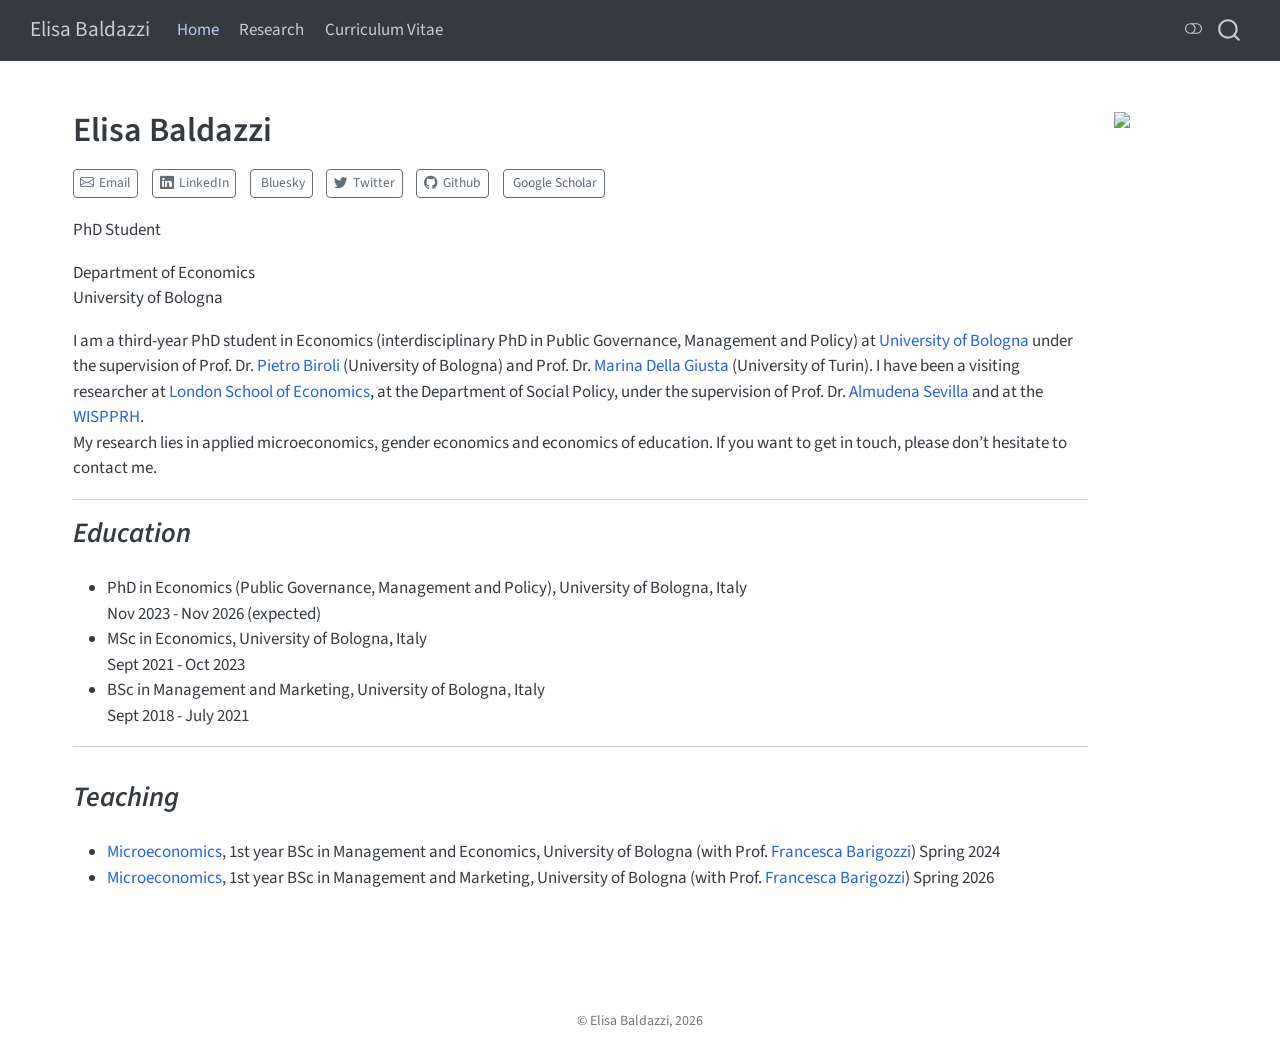
==== commit 1c7a5935: "update" ====
--- a/index.html
+++ b/index.html
@@ -318,7 +318,8 @@
       <div class="about-contents"><main class="content column-page" id="quarto-document-content">
 
 <p>PhD Student</p>
-<p>Department of Economics University of Bologna</p>
+<p>Department of Economics<br>
+University of Bologna</p>
 <p>I am a third-year PhD student in Economics (interdisciplinary PhD in Public Governance, Management and Policy) at <a href="https://www.unibo.it/en/homepage" style="text-decoration: none">University of Bologna</a> under the supervision of Prof.&nbsp;Dr.&nbsp;<a href="https://sites.google.com/site/pietrobiroli/" style="text-decoration: none">Pietro Biroli</a> (University of Bologna) and Prof.&nbsp;Dr.&nbsp;<a href="https://mardelgiu.com/" style="text-decoration: none">Marina Della Giusta</a> (University of Turin). I have been a visiting researcher at <a href="https://www.lse.ac.uk/" style="text-decoration: none">London School of Economics</a>, at the Department of Social Policy, under the supervision of Prof.&nbsp;Dr.&nbsp;<a href="https://www.lse.ac.uk/people/almudena-sevilla" style="text-decoration: none">Almudena Sevilla</a> and at the <a href="https://www.lse.ac.uk/social-policy/research/research-clusters/wispprh" style="text-decoration: none">WISPPRH</a>.<br>
 My research lies in applied microeconomics, gender economics and economics of education. If you want to get in touch, please don’t hesitate to contact me.</p>
 <hr>
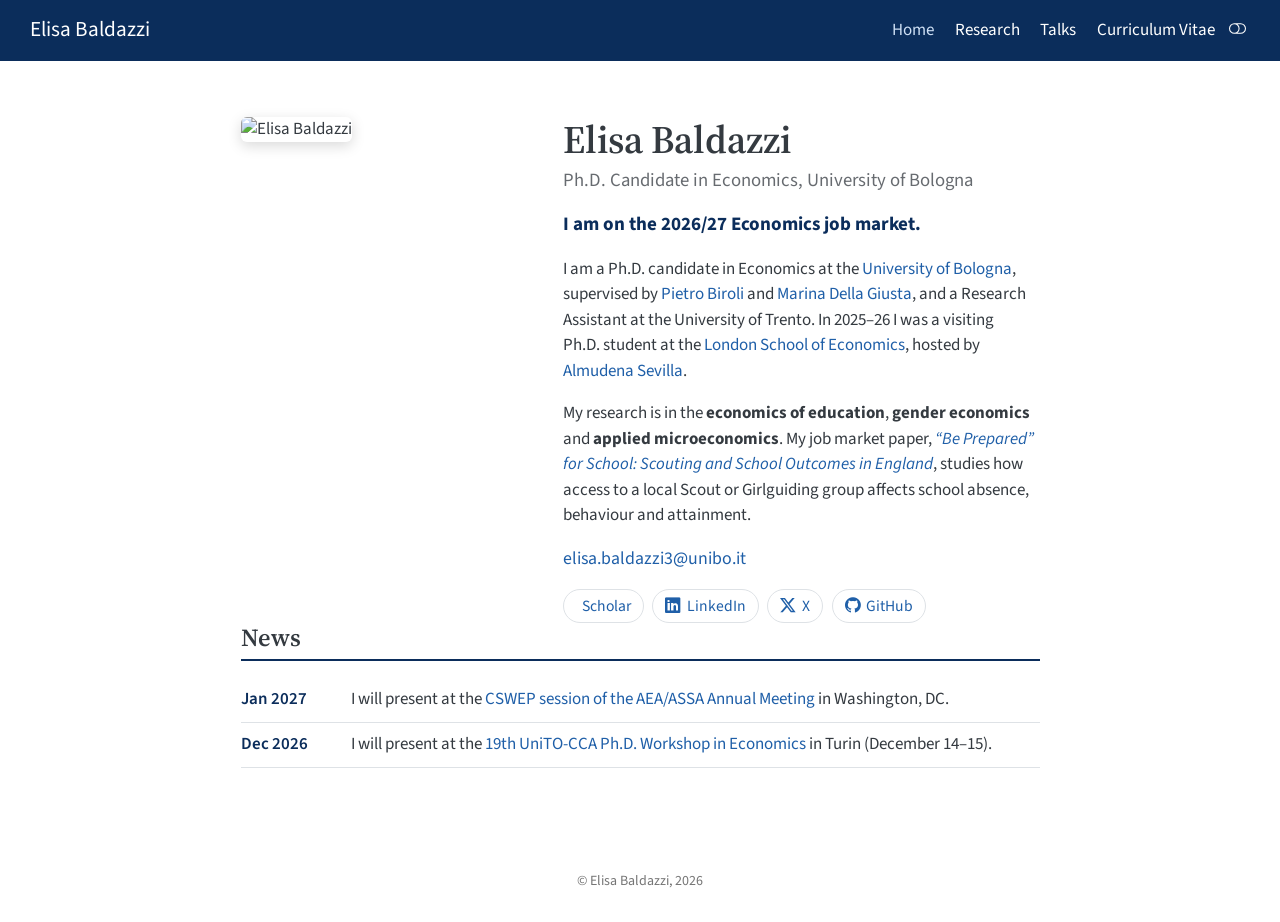
==== commit 12fdf665: "Redesign site for the 2026/27 job market New home layout (photo, bio, job market note, news), Resear" ====
--- a/index.html
+++ b/index.html
@@ -35,15 +35,16 @@
 <script src="site_libs/quarto-html/axe/axe-check.js" type="module"></script>
 <script src="site_libs/quarto-html/popper.min.js"></script>
 <script src="site_libs/quarto-html/tippy.umd.min.js"></script>
+<script src="site_libs/quarto-html/anchor.min.js"></script>
 <link href="site_libs/quarto-html/tippy.css" rel="stylesheet">
 <link href="site_libs/quarto-html/quarto-syntax-highlighting-587c61ba64f3a5504c4d52d930310e48.css" rel="stylesheet" class="quarto-color-scheme" id="quarto-text-highlighting-styles">
 <link href="site_libs/quarto-html/quarto-syntax-highlighting-dark-b758ccaa5987ceb1b75504551e579abf.css" rel="stylesheet" class="quarto-color-scheme quarto-color-alternate" id="quarto-text-highlighting-styles">
 <link href="site_libs/quarto-html/quarto-syntax-highlighting-587c61ba64f3a5504c4d52d930310e48.css" rel="stylesheet" class="quarto-color-scheme-extra" id="quarto-text-highlighting-styles">
 <script src="site_libs/bootstrap/bootstrap.min.js"></script>
 <link href="site_libs/bootstrap/bootstrap-icons.css" rel="stylesheet">
-<link href="site_libs/bootstrap/bootstrap-ad05cf3b0d969654a1dcd69f04a11bdd.min.css" rel="stylesheet" append-hash="true" class="quarto-color-scheme" id="quarto-bootstrap" data-mode="light">
-<link href="site_libs/bootstrap/bootstrap-dark-a47c9068f7874f1f24a87b595ca1eaac.min.css" rel="stylesheet" append-hash="true" class="quarto-color-scheme quarto-color-alternate" id="quarto-bootstrap" data-mode="dark">
-<link href="site_libs/bootstrap/bootstrap-ad05cf3b0d969654a1dcd69f04a11bdd.min.css" rel="stylesheet" append-hash="true" class="quarto-color-scheme-extra" id="quarto-bootstrap" data-mode="light">
+<link href="site_libs/bootstrap/bootstrap-52ae7f096e2c45ac380178c8ec3bee64.min.css" rel="stylesheet" append-hash="true" class="quarto-color-scheme" id="quarto-bootstrap" data-mode="light">
+<link href="site_libs/bootstrap/bootstrap-dark-79b4fe8e565977d2ef7a0d599882a51d.min.css" rel="stylesheet" append-hash="true" class="quarto-color-scheme quarto-color-alternate" id="quarto-bootstrap" data-mode="dark">
+<link href="site_libs/bootstrap/bootstrap-52ae7f096e2c45ac380178c8ec3bee64.min.css" rel="stylesheet" append-hash="true" class="quarto-color-scheme-extra" id="quarto-bootstrap" data-mode="light">
 <script src="site_libs/quarto-contrib/iconify-3.0.0/iconify-icon.min.js"></script>
 <script id="quarto-search-options" type="application/json">{
   "location": "navbar",
@@ -77,7 +78,7 @@
 <link rel="stylesheet" href="styles.css">
 </head>
 
-<body class="nav-fixed quarto-light"><script id="quarto-html-before-body" type="application/javascript">
+<body class="nav-fixed fullcontent quarto-light"><script id="quarto-html-before-body" type="application/javascript">
     const toggleBodyColorMode = (bsSheetEl) => {
       const mode = bsSheetEl.getAttribute("data-mode");
       const bodyEl = window.document.querySelector("body");
@@ -250,12 +251,11 @@
     <span class="navbar-title">Elisa Baldazzi</span>
     </a>
   </div>
-            <div id="quarto-search" class="" title="Search"></div>
           <button class="navbar-toggler" type="button" data-bs-toggle="collapse" data-bs-target="#navbarCollapse" aria-controls="navbarCollapse" role="menu" aria-expanded="false" aria-label="Toggle navigation" onclick="if (window.quartoToggleHeadroom) { window.quartoToggleHeadroom(); }">
   <span class="navbar-toggler-icon"></span>
 </button>
           <div class="collapse navbar-collapse" id="navbarCollapse">
-            <ul class="navbar-nav navbar-nav-scroll me-auto">
+            <ul class="navbar-nav navbar-nav-scroll ms-auto">
   <li class="nav-item">
     <a class="nav-link active" href="./index.html" aria-current="page"> 
 <span class="menu-text">Home</span></a>
@@ -263,6 +263,10 @@
   <li class="nav-item">
     <a class="nav-link" href="./research.html"> 
 <span class="menu-text">Research</span></a>
+  </li>  
+  <li class="nav-item">
+    <a class="nav-link" href="./talks.html"> 
+<span class="menu-text">Talks</span></a>
   </li>  
   <li class="nav-item">
     <a class="nav-link" href="./cv.html"> 
@@ -277,80 +281,46 @@
     </nav>
 </header>
 <!-- content -->
-<div id="quarto-content" class="quarto-container page-columns page-rows-contents page-layout-full page-navbar">
+<div id="quarto-content" class="quarto-container page-columns page-rows-contents page-layout-article page-navbar">
 <!-- sidebar -->
 <!-- margin-sidebar -->
     
 <!-- main -->
-<div class="quarto-about-solana column-page">
-  <div class="about-entity">
-    <div class="entity-contents">
-      <header id="title-block-header" class="quarto-title-block default">
-<div class="quarto-title">
-<h1 class="title">Elisa Baldazzi</h1>
+<main class="content" id="quarto-document-content"><header id="title-block-header" class="quarto-title-block"></header>
+
+
+
+
+
+<div class="hero">
+<div class="hero-photo">
+<p><img src="mypic.jpg" class="img-fluid" alt="Elisa Baldazzi"></p>
 </div>
-<div class="quarto-title-meta column-page">
-  </div>
-</header> <div class="about-links">
-  <a href="mailto:elisa.baldazzi3@unibo.it" class="about-link" rel="" target="">
-    <i class="bi bi-envelope"></i>
-     <span class="about-link-text">Email</span>
-  </a>
-  <a href="https://www.linkedin.com/in/elisa-baldazzi-351a18158/" class="about-link" rel="" target="">
-    <i class="bi bi-linkedin"></i>
-     <span class="about-link-text">LinkedIn</span>
-  </a>
-  <a href="https://bsky.app/profile/elisabaldazzi.bsky.social" class="about-link" rel="" target="">
-     <span class="about-link-text"><iconify-icon role="img" inline="" icon="simple-icons:bluesky" aria-label="Icon bluesky from simple-icons Iconify.design set." title="Icon bluesky from simple-icons Iconify.design set."></iconify-icon> Bluesky</span>
-  </a>
-  <a href="https://x.com/elibaldazzi" class="about-link" rel="" target="">
-    <i class="bi bi-twitter"></i>
-     <span class="about-link-text">Twitter</span>
-  </a>
-  <a href="https://github.com/elisabaldazzi" class="about-link" rel="" target="">
-    <i class="bi bi-github"></i>
-     <span class="about-link-text">Github</span>
-  </a>
-  <a href="https://scholar.google.com/citations?hl=en&amp;user=skYW2pgAAAAJ" class="about-link" rel="" target="">
-     <span class="about-link-text"><iconify-icon role="img" inline="" icon="fa6-brands:google-scholar" aria-label="Icon google-scholar from fa6-brands Iconify.design set." title="Icon google-scholar from fa6-brands Iconify.design set."></iconify-icon> Google Scholar</span>
-  </a>
+<section id="elisa-baldazzi" class="level1 hero-name hero-text">
+<h1 class="hero-name">Elisa Baldazzi</h1>
+<p><span class="hero-role">Ph.D.&nbsp;Candidate in Economics, University of Bologna</span></p>
+<p><strong>I am on the 2026/27 Economics job market.</strong></p>
+<p>I am a Ph.D.&nbsp;candidate in Economics at the <a href="https://www.unibo.it/en/homepage">University of Bologna</a>, supervised by <a href="https://sites.google.com/site/pietrobiroli/">Pietro Biroli</a> and <a href="https://mardelgiu.com/">Marina Della Giusta</a>, and a Research Assistant at the University of Trento. In 2025–26 I was a visiting Ph.D.&nbsp;student at the <a href="https://www.lse.ac.uk/">London School of Economics</a>, hosted by <a href="https://www.lse.ac.uk/people/almudena-sevilla">Almudena Sevilla</a>.</p>
+<p>My research is in the <strong>economics of education</strong>, <strong>gender economics</strong> and <strong>applied microeconomics</strong>. My job market paper, <a href="./research.html#job-market-paper"><em>“Be Prepared” for School: Scouting and School Outcomes in England</em></a>, studies how access to a local Scout or Girlguiding group affects school absence, behaviour and attainment.</p>
+<p><span class="hero-email"><a href="mailto:elisa.baldazzi3@unibo.it">elisa.baldazzi3@unibo.it</a></span></p>
+<div class="hero-links">
+<p><a href="https://scholar.google.com/citations?hl=en&amp;user=skYW2pgAAAAJ"><iconify-icon role="img" inline="" icon="fa6-brands:google-scholar" aria-label="Icon google-scholar from fa6-brands Iconify.design set." title="Icon google-scholar from fa6-brands Iconify.design set."></iconify-icon> Scholar</a> <a href="https://www.linkedin.com/in/elisa-baldazzi-351a18158/"><i class="bi bi-linkedin"></i> LinkedIn</a> <a href="https://x.com/elibaldazzi"><i class="bi bi-twitter-x"></i> X</a> <a href="https://github.com/elisabaldazzi"><i class="bi bi-github"></i> GitHub</a></p>
 </div>
-      <div class="about-contents"><main class="content column-page" id="quarto-document-content">
-
-<p>PhD Student</p>
-<p>Department of Economics<br>
-University of Bologna</p>
-<p>I am a third-year PhD student in Economics (interdisciplinary PhD in Public Governance, Management and Policy) at <a href="https://www.unibo.it/en/homepage" style="text-decoration: none">University of Bologna</a> under the supervision of Prof.&nbsp;Dr.&nbsp;<a href="https://sites.google.com/site/pietrobiroli/" style="text-decoration: none">Pietro Biroli</a> (University of Bologna) and Prof.&nbsp;Dr.&nbsp;<a href="https://mardelgiu.com/" style="text-decoration: none">Marina Della Giusta</a> (University of Turin). I have been a visiting researcher at <a href="https://www.lse.ac.uk/" style="text-decoration: none">London School of Economics</a>, at the Department of Social Policy, under the supervision of Prof.&nbsp;Dr.&nbsp;<a href="https://www.lse.ac.uk/people/almudena-sevilla" style="text-decoration: none">Almudena Sevilla</a> and at the <a href="https://www.lse.ac.uk/social-policy/research/research-clusters/wispprh" style="text-decoration: none">WISPPRH</a>.<br>
-My research lies in applied microeconomics, gender economics and economics of education. If you want to get in touch, please don’t hesitate to contact me.</p>
-<hr>
-<section id="education" class="level2">
-<h2 data-anchor-id="education"><em>Education</em></h2>
+</section>
+</div>
+<section id="news" class="level2">
+<h2 class="anchored" data-anchor-id="news">News</h2>
+<div class="news">
 <ul>
-<li>PhD in Economics (Public Governance, Management and Policy), University of Bologna, Italy<br>
-Nov 2023 - Nov 2026 (expected)</li>
-<li>MSc in Economics, University of Bologna, Italy<br>
-Sept 2021 - Oct 2023</li>
-<li>BSc in Management and Marketing, University of Bologna, Italy<br>
-Sept 2018 - July 2021</li>
+<li><span class="news-date">Jan 2027</span> I will present at the <a href="https://www.aeaweb.org/about-aea/committees/cswep/news-and-events/annual-meeting">CSWEP session of the AEA/ASSA Annual Meeting</a> in Washington, DC.</li>
+<li><span class="news-date">Dec 2026</span> I will present at the <a href="https://www.workshopecon.carloalberto.org/">19th UniTO-CCA Ph.D.&nbsp;Workshop in Economics</a> in Turin (December 14–15).</li>
 </ul>
-<hr>
+</div>
+
+
 </section>
-<section id="teaching" class="level2">
-<h2 data-anchor-id="teaching"><em>Teaching</em></h2>
-<ul>
-<li><a href="https://www.unibo.it/en/study/course-units-transferable-skills-moocs/course-unit-catalogue/course-unit/2023/478326" style="text-decoration: none">Microeconomics</a>, 1st year BSc in Management and Economics, University of Bologna (with Prof.&nbsp;<a href="https://sites.google.com/site/francescabarigozziunibo/" style="text-decoration: none">Francesca Barigozzi</a>) Spring 2024</li>
-<li><a href="https://www.unibo.it/it/studiare/insegnamenti-competenze-trasversali-moocs/insegnamenti/insegnamento/2025/525385" style="text-decoration: none">Microeconomics</a>, 1st year BSc in Management and Marketing, University of Bologna (with Prof.&nbsp;<a href="https://sites.google.com/site/francescabarigozziunibo/" style="text-decoration: none">Francesca Barigozzi</a>) Spring 2026</li>
-</ul>
-
-
-</section>
-</main></div>
-    </div>
-    <img src="mypic.jpg" class="about-image
-  rectangle " style="width: 16em;">
-  </div>
-</div>
- <!-- /main -->
+
+</main> <!-- /main -->
 <script id="quarto-html-after-body" type="application/javascript">
   window.document.addEventListener("DOMContentLoaded", function (event) {
     // Ensure there is a toggle, if there isn't float one in the top right
@@ -366,6 +336,13 @@
       window.document.body.appendChild(a);
     }
     setColorSchemeToggle(hasAlternateSentinel())
+    const icon = "";
+    const anchorJS = new window.AnchorJS();
+    anchorJS.options = {
+      placement: 'right',
+      icon: icon
+    };
+    anchorJS.add('.anchored');
     const isCodeAnnotation = (el) => {
       for (const clz of el.classList) {
         if (clz.startsWith('code-annotation-')) {                     
@@ -430,7 +407,7 @@
     }
       var localhostRegex = new RegExp(/^(?:http|https):\/\/localhost\:?[0-9]*\//);
       var mailtoRegex = new RegExp(/^mailto:/);
-        var filterRegex = new RegExp('/' + window.location.host + '/');
+        var filterRegex = new RegExp("https:\/\/elisabaldazzi\.github\.io");
       var isInternal = (href) => {
           return filterRegex.test(href) || localhostRegex.test(href) || mailtoRegex.test(href);
       }
--- a/styles.css
+++ b/styles.css
@@ -0,0 +1,154 @@
+/* ---------- Layout ---------- */
+main.content { max-width: 920px; }
+a { text-decoration: none; }
+a:hover { text-decoration: underline; }
+
+main h2 {
+  margin-top: 2.2rem;
+  padding-bottom: .35rem;
+  border-bottom: 2px solid var(--bs-primary);
+  font-size: 1.45rem;
+}
+.quarto-title h1.title { font-size: 2rem; }
+
+/* ---------- Home: photo left, text right ---------- */
+.hero {
+  display: grid;
+  grid-template-columns: minmax(180px, 280px) 1fr;
+  gap: 2.5rem;
+  align-items: start;
+  margin-top: 1.5rem;
+}
+.hero-photo img {
+  width: 100%;
+  border-radius: 6px;
+  box-shadow: 0 4px 14px rgba(0, 0, 0, .15);
+}
+.hero-text h1.hero-name {
+  margin: 0 0 .15rem 0;
+  font-size: 2.3rem;
+  border: none;
+}
+.hero-role {
+  display: block;
+  color: var(--bs-secondary-color, #6c757d);
+  font-size: 1.1rem;
+  margin-bottom: 1rem;
+}
+.hero-text > p > strong:only-child {
+  display: inline-block;
+  font-size: 1.12rem;
+  color: var(--bs-primary);
+}
+.hero-email { font-size: 1.05rem; }
+.hero-links p {
+  display: flex;
+  flex-wrap: wrap;
+  gap: .5rem;
+  margin: 1rem 0 0 0;
+}
+.hero-links a {
+  display: inline-flex;
+  align-items: center;
+  gap: .35rem;
+  padding: .25rem .7rem;
+  border: 1px solid var(--bs-border-color, #dee2e6);
+  border-radius: 999px;
+  font-size: .92rem;
+}
+.hero-links a:hover { text-decoration: none; border-color: var(--bs-link-color); }
+
+@media (max-width: 700px) {
+  .hero { grid-template-columns: 1fr; gap: 1.2rem; }
+  .hero-photo { max-width: 240px; margin: 0 auto; }
+  .hero-text h1.hero-name { text-align: center; }
+  .hero-role { text-align: center; }
+}
+
+/* ---------- News ---------- */
+.news ul { list-style: none; padding-left: 0; }
+.news li {
+  padding: .55rem 0;
+  border-bottom: 1px solid var(--bs-border-color, #eee);
+  position: relative;
+  padding-left: 6.5rem;
+}
+.news-date {
+  position: absolute;
+  left: 0;
+  font-weight: 600;
+  color: var(--bs-primary);
+}
+
+/* ---------- Research ---------- */
+.paper {
+  margin: 1.2rem 0 1.6rem 0;
+  padding-left: 1rem;
+  border-left: 3px solid var(--bs-border-color, #dee2e6);
+}
+.paper p { margin-bottom: .3rem; }
+.paper.jmp {
+  border-left-color: var(--bs-primary);
+  padding: 1rem 1.2rem;
+  background: rgba(11, 45, 91, .04);
+  border-radius: 0 6px 6px 0;
+}
+.paper.jmp p:last-child { margin-top: .8rem; text-align: justify; }
+.paper-title { font-size: 1.08rem; }
+.paper-meta, .paper-venue { color: var(--bs-secondary-color, #6c757d); }
+.paper-award { color: #9a6a00; font-weight: 600; }
+.paper-links a {
+  display: inline-block;
+  padding: .1rem .6rem;
+  border: 1px solid var(--bs-link-color);
+  border-radius: 4px;
+  font-size: .9rem;
+  margin-top: .2rem;
+}
+.paper-links a:hover { text-decoration: none; background: var(--bs-link-color); color: #fff; }
+.paper details { margin-top: .3rem; }
+.paper summary {
+  cursor: pointer;
+  color: var(--bs-link-color);
+  font-size: .92rem;
+  width: fit-content;
+}
+.paper details[open] summary { margin-bottom: .4rem; }
+.paper details { text-align: justify; }
+
+/* ---------- Talks ---------- */
+main h3 { margin-top: 1.4rem; font-size: 1.15rem; color: var(--bs-primary); }
+.talks ul { padding-left: 1.1rem; }
+.talks li { margin-bottom: .35rem; }
+.talk-date { color: var(--bs-secondary-color, #6c757d); margin-left: .3rem; }
+.talk-date::before { content: "· "; }
+.talk-tag {
+  display: inline-block;
+  margin-left: .4rem;
+  padding: 0 .45rem;
+  font-size: .78rem;
+  border-radius: 4px;
+  background: rgba(11, 45, 91, .08);
+  color: var(--bs-primary);
+}
+
+/* ---------- CV ---------- */
+.cv-download {
+  display: inline-block;
+  padding: .35rem .9rem;
+  border-radius: 4px;
+  background: var(--bs-primary);
+  color: #fff !important;
+}
+.cv-download:hover { text-decoration: none; opacity: .9; }
+.cv-updated { margin-left: .8rem; color: var(--bs-secondary-color, #6c757d); font-size: .9rem; }
+.cv-frame { width: 100%; height: 85vh; border: 1px solid #ccc; margin-top: 1rem; }
+@media (max-width: 768px) { .desktop-only { display: none; } }
+
+/* ---------- Dark mode tweaks ---------- */
+body.quarto-dark .paper.jmp { background: rgba(255, 255, 255, .04); }
+body.quarto-dark .talk-tag { background: rgba(255, 255, 255, .08); color: #9cc3ea; }
+body.quarto-dark main h2 { border-bottom-color: #75AADB; }
+body.quarto-dark main h3,
+body.quarto-dark .news-date,
+body.quarto-dark .hero-text > p > strong:only-child { color: #9cc3ea; }
